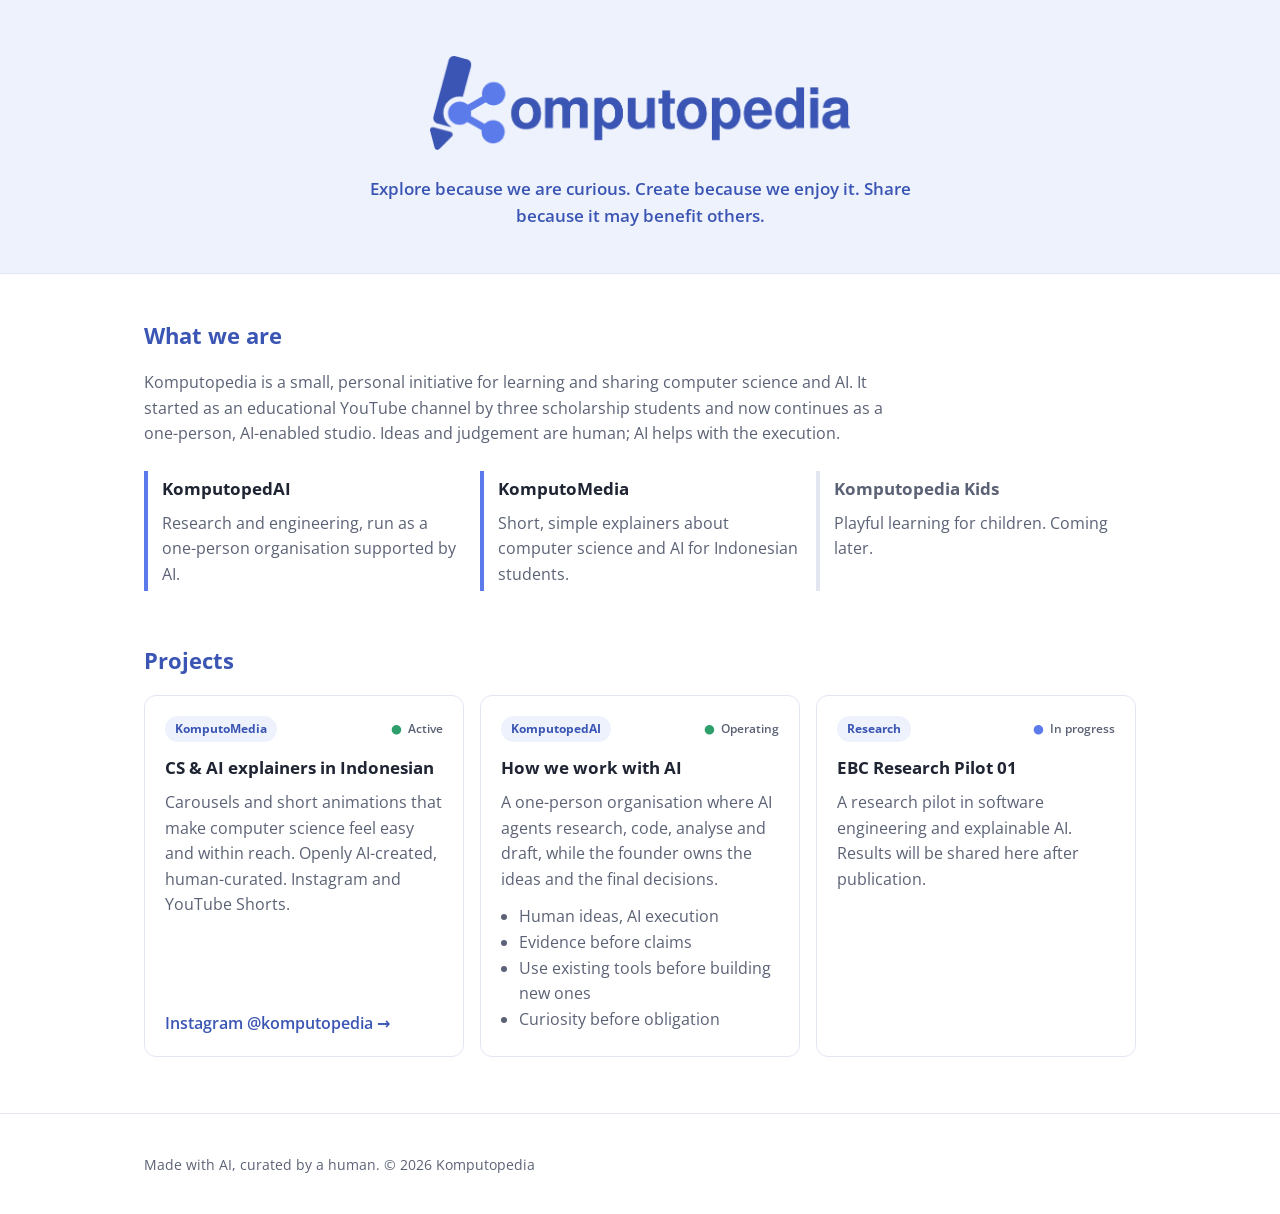
==== index.html @ 872b5865 "Showcase site v0.1" ====
<!DOCTYPE html>
<html lang="en">
<head>
<meta charset="utf-8">
<meta name="viewport" content="width=device-width, initial-scale=1">
<title>Komputopedia</title>
<meta name="description" content="Komputopedia: a curiosity-driven initiative for exploring, creating and sharing knowledge in computer science and AI.">
<link rel="icon" href="assets/logo.png">
<link rel="stylesheet" href="assets/style.css">
</head>
<body>
<header class="hero">
  <div class="wrap">
    <img class="logo" src="assets/logo.png" alt="komputopedia">
    <p class="motto">Explore because we are curious. Create because we enjoy it. Share because it may benefit others.</p>
  </div>
</header>

<main class="wrap">
  <section>
    <h2>What we are</h2>
    <p class="lead">Komputopedia is a small, personal initiative for learning and sharing computer science and AI. It started as an educational YouTube channel by three scholarship students and now continues as a one-person, AI-enabled studio. Ideas and judgement are human; AI helps with the execution.</p>
    <div class="grid divisions">
      <div class="division"><h3>KomputopedAI</h3><p>Research and engineering, run as a one-person organisation supported by AI.</p></div>
      <div class="division"><h3>KomputoMedia</h3><p>Short, simple explainers about computer science and AI for Indonesian students.</p></div>
      <div class="division muted"><h3>Komputopedia Kids</h3><p>Playful learning for children. Coming later.</p></div>
    </div>
  </section>

  <section>
    <h2>Projects</h2>
    <div class="grid cards">
      <article class="card">
        <div class="card-top"><span class="tag">KomputoMedia</span><span class="status active">Active</span></div>
        <h3>CS &amp; AI explainers in Indonesian</h3>
        <p>Carousels and short animations that make computer science feel easy and within reach. Openly AI-created, human-curated. Instagram and YouTube Shorts.</p>
        <a class="link" href="https://www.instagram.com/komputopedia/">Instagram @komputopedia →</a>
      </article>

      <article class="card">
        <div class="card-top"><span class="tag">KomputopedAI</span><span class="status active">Operating</span></div>
        <h3>How we work with AI</h3>
        <p>A one-person organisation where AI agents research, code, analyse and draft, while the founder owns the ideas and the final decisions.</p>
        <ul class="principles">
          <li>Human ideas, AI execution</li>
          <li>Evidence before claims</li>
          <li>Use existing tools before building new ones</li>
          <li>Curiosity before obligation</li>
        </ul>
      </article>

      <article class="card">
        <div class="card-top"><span class="tag">Research</span><span class="status progress">In progress</span></div>
        <h3>EBC Research Pilot 01</h3>
        <p>A research pilot in software engineering and explainable AI. Results will be shared here after publication.</p>
      </article>
    </div>
  </section>
</main>

<footer>
  <div class="wrap">
    <p>Made with AI, curated by a human. © 2026 Komputopedia</p>
  </div>
</footer>
</body>
</html>
---- assets/style.css ----
/* Komputopedia site: brand blues, Open Sans, clean white space (see 00-Company/Brand/brand-guide.md) */
@font-face { font-family: "Open Sans"; src: url("fonts/OpenSans-400.ttf") format("truetype"); font-weight: 400; font-display: swap; }
@font-face { font-family: "Open Sans"; src: url("fonts/OpenSans-600.ttf") format("truetype"); font-weight: 600; font-display: swap; }
@font-face { font-family: "Open Sans"; src: url("fonts/OpenSans-700.ttf") format("truetype"); font-weight: 700; font-display: swap; }

:root {
  --primary: #3A55B3;
  --secondary: #5C7BEB;
  --tint: #EEF2FD;
  --text: #1F2433;
  --muted: #5B6275;
  --line: #E2E6F0;
  --bg: #FFFFFF;
}

* { box-sizing: border-box; }
html { -webkit-text-size-adjust: 100%; }
body { margin: 0; font-family: "Open Sans", system-ui, -apple-system, "Segoe UI", sans-serif; color: var(--text); background: var(--bg); line-height: 1.6; }
.wrap { max-width: 1040px; margin: 0 auto; padding: 0 24px; }

.hero { background: var(--tint); border-bottom: 1px solid var(--line); padding: 56px 0 44px; text-align: center; }
.logo { width: min(420px, 80%); height: auto; }
.motto { margin: 18px auto 0; max-width: 560px; color: var(--primary); font-weight: 600; font-size: 1.05rem; }

section { padding: 44px 0 8px; }
h2 { color: var(--primary); font-size: 1.4rem; margin: 0 0 16px; }
h3 { margin: 0 0 8px; font-size: 1.08rem; }
.lead { max-width: 760px; color: var(--muted); margin: 0 0 24px; }

.grid { display: grid; gap: 16px; }
.divisions { grid-template-columns: repeat(auto-fit, minmax(220px, 1fr)); }
.cards { grid-template-columns: repeat(auto-fit, minmax(280px, 1fr)); }

.division { border-left: 4px solid var(--secondary); padding: 4px 0 4px 14px; }
.division p { margin: 0; color: var(--muted); }
.division.muted { border-left-color: var(--line); }
.division.muted h3 { color: var(--muted); }

.card { border: 1px solid var(--line); border-radius: 12px; padding: 20px; background: #fff; display: flex; flex-direction: column; }
.card p { color: var(--muted); margin: 0 0 12px; }
.card-top { display: flex; justify-content: space-between; align-items: center; margin-bottom: 12px; }
.tag { font-size: .78rem; font-weight: 700; color: var(--primary); background: var(--tint); padding: 3px 10px; border-radius: 999px; }
.status { font-size: .78rem; font-weight: 600; color: var(--muted); }
.status::before { content: "●"; margin-right: 6px; }
.status.active::before { color: #2E9E6B; }
.status.progress::before { color: var(--secondary); }
.principles { margin: 0 0 4px; padding-left: 18px; color: var(--muted); }
.link { margin-top: auto; color: var(--primary); font-weight: 600; text-decoration: none; }
.link:hover { text-decoration: underline; }

footer { margin-top: 48px; padding: 24px 0; border-top: 1px solid var(--line); color: var(--muted); font-size: .9rem; }
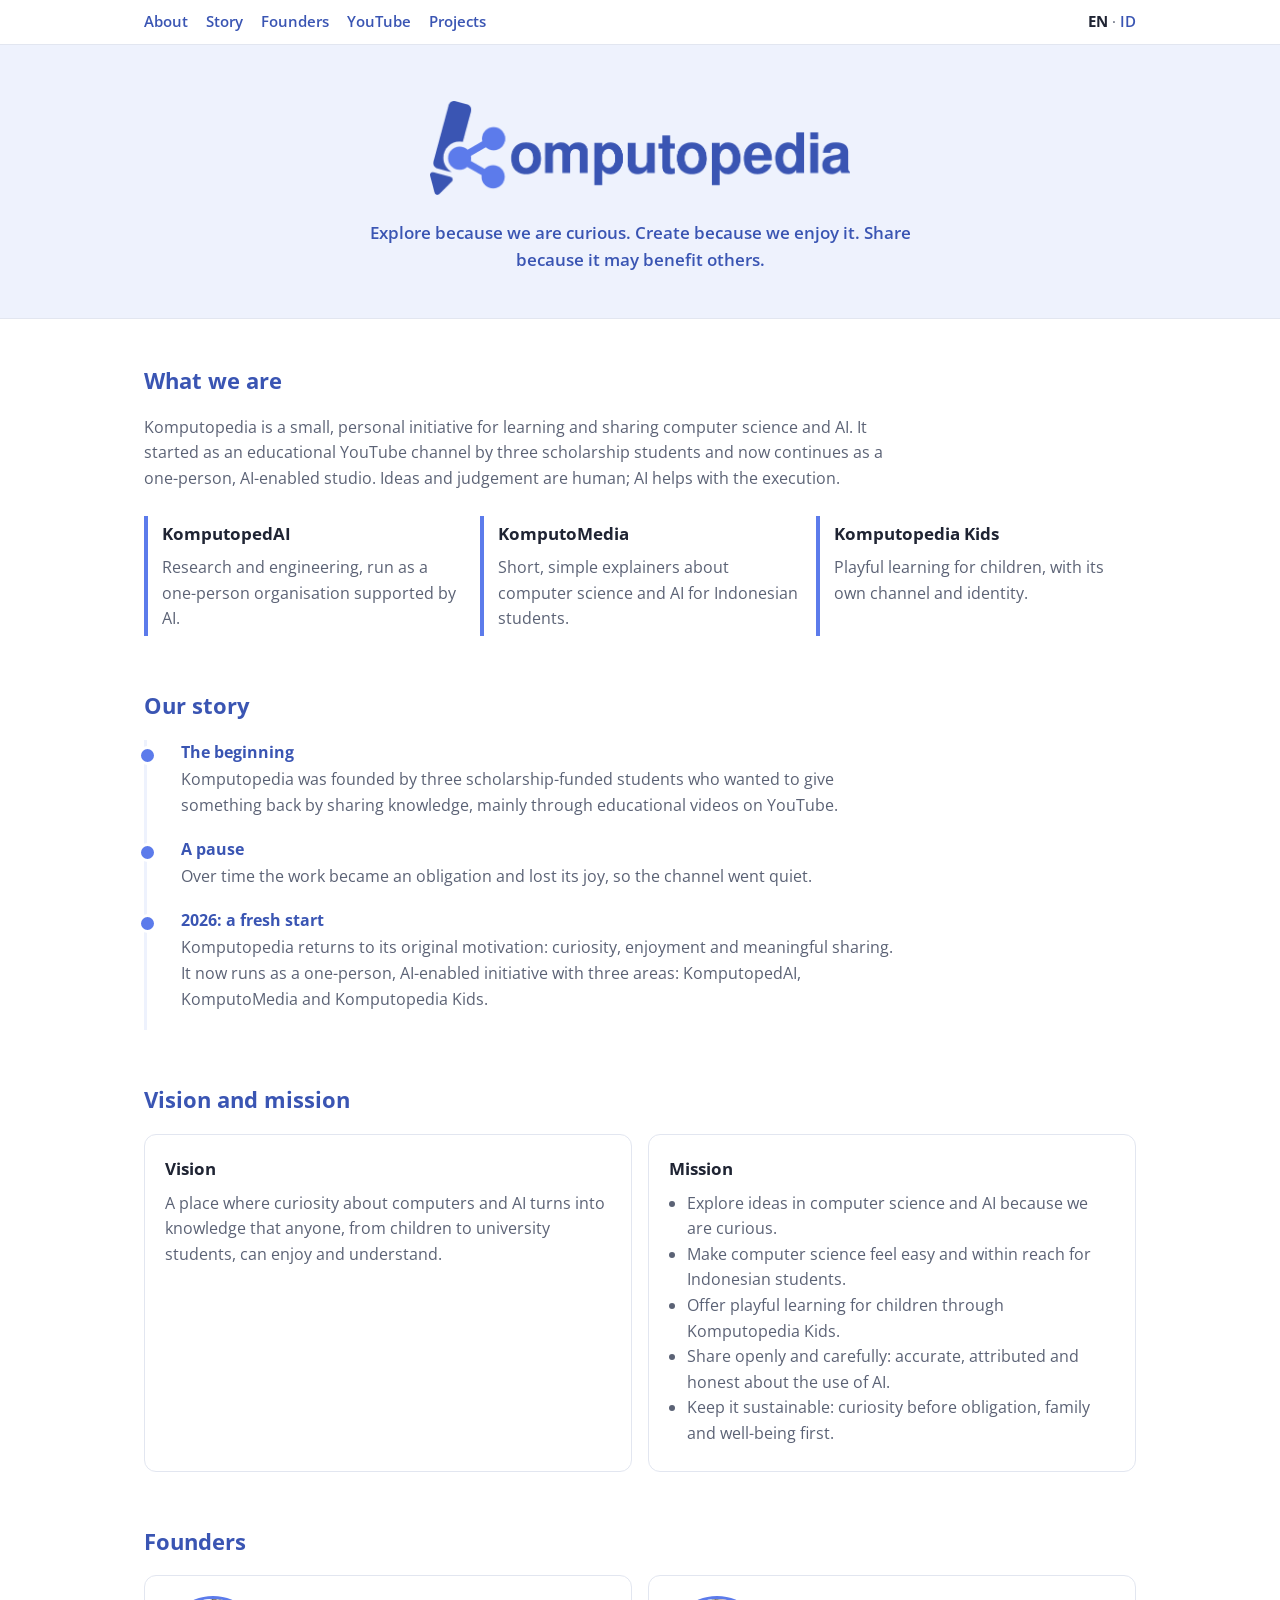
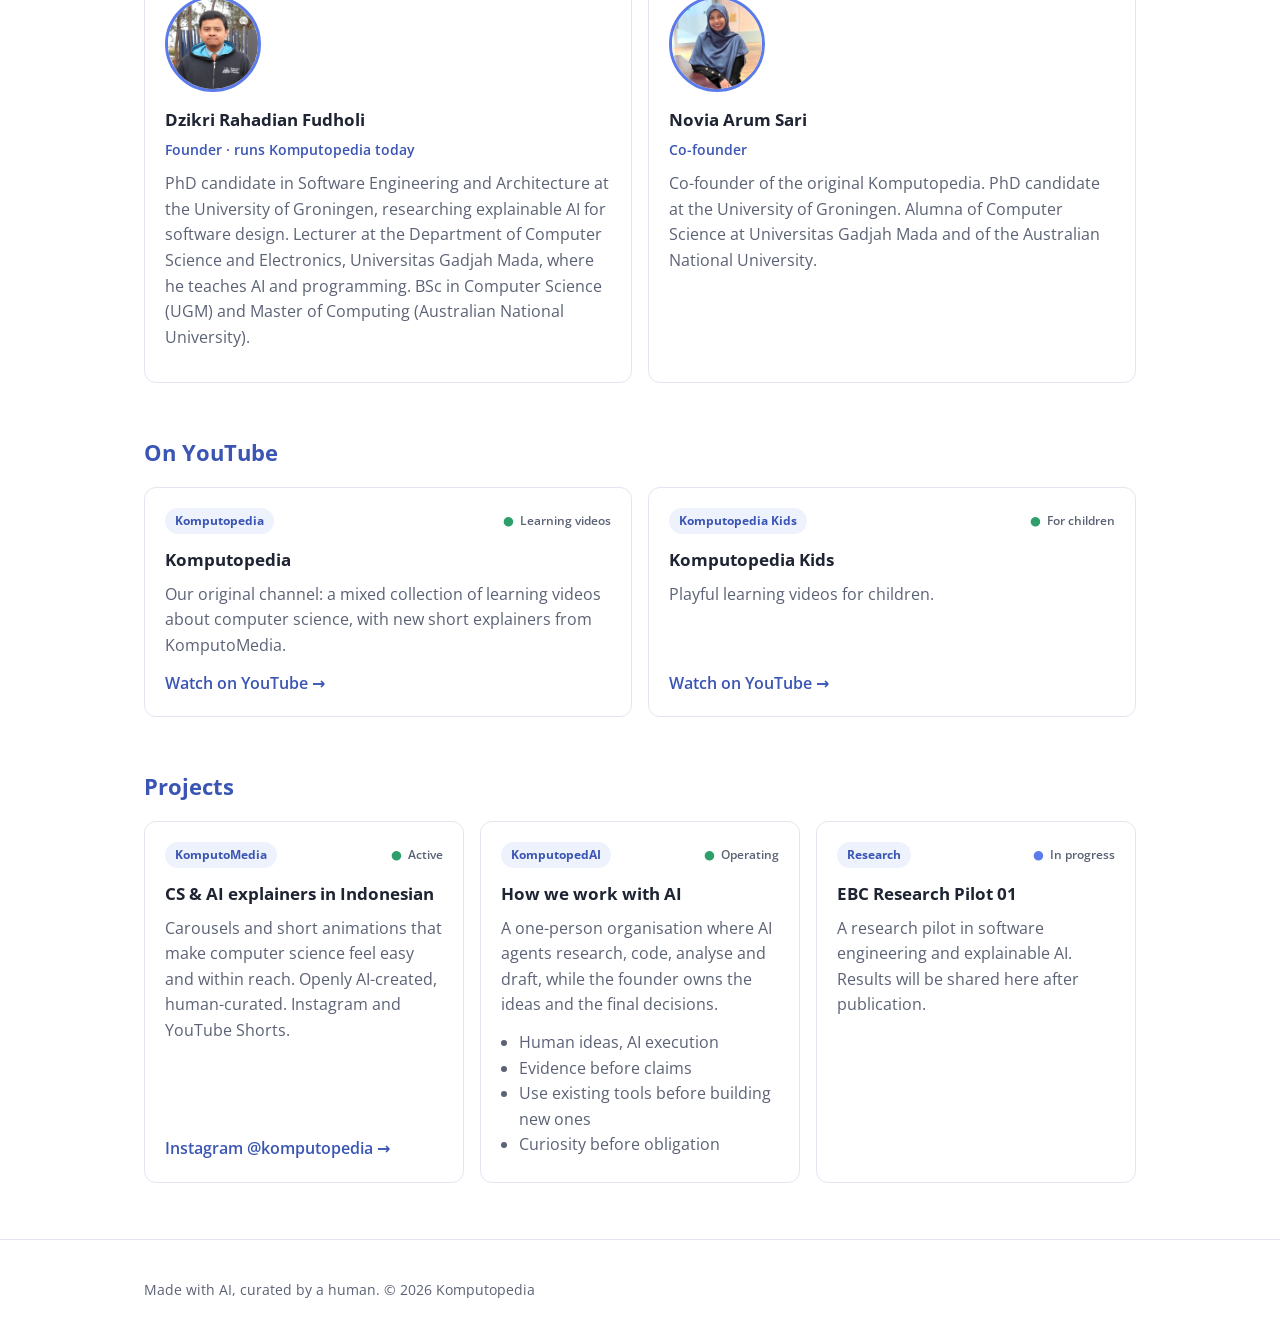
==== commit f0cd7483: "Site v0.2: English/Indonesian versions, story, vision and mission, founders, YouTube channels Co-Aut" ====
--- a/index.html
+++ b/index.html
@@ -6,9 +6,18 @@
 <title>Komputopedia</title>
 <meta name="description" content="Komputopedia: a curiosity-driven initiative for exploring, creating and sharing knowledge in computer science and AI.">
 <link rel="icon" href="assets/logo.png">
+<link rel="alternate" hreflang="en" href="https://komputopedia.github.io/">
+<link rel="alternate" hreflang="id" href="https://komputopedia.github.io/id/">
 <link rel="stylesheet" href="assets/style.css">
 </head>
 <body>
+<nav class="topbar">
+  <div class="wrap">
+    <a href="#about">About</a><a href="#story">Story</a><a href="#founders">Founders</a><a href="#youtube">YouTube</a><a href="#projects">Projects</a>
+    <span class="lang"><strong>EN</strong> · <a href="id/" hreflang="id" lang="id">ID</a></span>
+  </div>
+</nav>
+
 <header class="hero">
   <div class="wrap">
     <img class="logo" src="assets/logo.png" alt="komputopedia">
@@ -17,17 +26,78 @@
 </header>
 
 <main class="wrap">
-  <section>
+  <section id="about">
     <h2>What we are</h2>
     <p class="lead">Komputopedia is a small, personal initiative for learning and sharing computer science and AI. It started as an educational YouTube channel by three scholarship students and now continues as a one-person, AI-enabled studio. Ideas and judgement are human; AI helps with the execution.</p>
     <div class="grid divisions">
       <div class="division"><h3>KomputopedAI</h3><p>Research and engineering, run as a one-person organisation supported by AI.</p></div>
       <div class="division"><h3>KomputoMedia</h3><p>Short, simple explainers about computer science and AI for Indonesian students.</p></div>
-      <div class="division muted"><h3>Komputopedia Kids</h3><p>Playful learning for children. Coming later.</p></div>
+      <div class="division"><h3>Komputopedia Kids</h3><p>Playful learning for children, with its own channel and identity.</p></div>
     </div>
   </section>
 
-  <section>
+  <section id="story">
+    <h2>Our story</h2>
+    <ol class="timeline">
+      <li><span class="when">The beginning</span><p>Komputopedia was founded by three scholarship-funded students who wanted to give something back by sharing knowledge, mainly through educational videos on YouTube.</p></li>
+      <li><span class="when">A pause</span><p>Over time the work became an obligation and lost its joy, so the channel went quiet.</p></li>
+      <li><span class="when">2026: a fresh start</span><p>Komputopedia returns to its original motivation: curiosity, enjoyment and meaningful sharing. It now runs as a one-person, AI-enabled initiative with three areas: KomputopedAI, KomputoMedia and Komputopedia Kids.</p></li>
+    </ol>
+  </section>
+
+  <section id="vision">
+    <h2>Vision and mission</h2>
+    <div class="grid cards">
+      <div class="card"><h3>Vision</h3><p>A place where curiosity about computers and AI turns into knowledge that anyone, from children to university students, can enjoy and understand.</p></div>
+      <div class="card"><h3>Mission</h3>
+        <ul class="principles">
+          <li>Explore ideas in computer science and AI because we are curious.</li>
+          <li>Make computer science feel easy and within reach for Indonesian students.</li>
+          <li>Offer playful learning for children through Komputopedia Kids.</li>
+          <li>Share openly and carefully: accurate, attributed and honest about the use of AI.</li>
+          <li>Keep it sustainable: curiosity before obligation, family and well-being first.</li>
+        </ul>
+      </div>
+    </div>
+  </section>
+
+  <section id="founders">
+    <h2>Founders</h2>
+    <div class="grid cards">
+      <article class="card person">
+        <div class="avatar"><span>DRF</span><img src="assets/team/dzikri.jpg" alt="Dzikri Rahadian Fudholi" onerror="this.remove()"></div>
+        <h3>Dzikri Rahadian Fudholi</h3>
+        <p class="role">Founder · runs Komputopedia today</p>
+        <p>PhD candidate in Software Engineering and Architecture at the University of Groningen, researching explainable AI for software design. Lecturer at the Department of Computer Science and Electronics, Universitas Gadjah Mada, where he teaches AI and programming. BSc in Computer Science (UGM) and Master of Computing (Australian National University).</p>
+      </article>
+      <article class="card person">
+        <div class="avatar"><span>NAS</span><img src="assets/team/novia.jpg" alt="Novia Arum Sari" onerror="this.remove()"></div>
+        <h3>Novia Arum Sari</h3>
+        <p class="role">Co-founder</p>
+        <p>Co-founder of the original Komputopedia. PhD candidate at the University of Groningen. Alumna of Computer Science at Universitas Gadjah Mada and of the Australian National University.</p>
+      </article>
+    </div>
+  </section>
+
+  <section id="youtube">
+    <h2>On YouTube</h2>
+    <div class="grid cards">
+      <article class="card">
+        <div class="card-top"><span class="tag">Komputopedia</span><span class="status active">Learning videos</span></div>
+        <h3>Komputopedia</h3>
+        <p>Our original channel: a mixed collection of learning videos about computer science, with new short explainers from KomputoMedia.</p>
+        <a class="link" href="https://www.youtube.com/@komputopedia">Watch on YouTube →</a>
+      </article>
+      <article class="card">
+        <div class="card-top"><span class="tag">Komputopedia Kids</span><span class="status active">For children</span></div>
+        <h3>Komputopedia Kids</h3>
+        <p>Playful learning videos for children.</p>
+        <a class="link" href="https://www.youtube.com/@KomputopediaKids">Watch on YouTube →</a>
+      </article>
+    </div>
+  </section>
+
+  <section id="projects">
     <h2>Projects</h2>
     <div class="grid cards">
       <article class="card">
--- a/assets/style.css
+++ b/assets/style.css
@@ -49,3 +49,24 @@
 .link:hover { text-decoration: underline; }
 
 footer { margin-top: 48px; padding: 24px 0; border-top: 1px solid var(--line); color: var(--muted); font-size: .9rem; }
+
+/* v0.2: nav, language switch, timeline, founders */
+html { scroll-behavior: smooth; }
+section { scroll-margin-top: 56px; }
+.topbar { position: sticky; top: 0; z-index: 10; background: rgba(255,255,255,.95); border-bottom: 1px solid var(--line); }
+.topbar .wrap { display: flex; flex-wrap: wrap; gap: 4px 18px; align-items: center; padding-top: 10px; padding-bottom: 10px; font-size: .92rem; }
+.topbar a { color: var(--primary); text-decoration: none; font-weight: 600; }
+.topbar a:hover { text-decoration: underline; }
+.lang { margin-left: auto; color: var(--muted); }
+.lang strong { color: var(--text); }
+
+.timeline { list-style: none; margin: 0; padding: 0 0 0 18px; border-left: 3px solid var(--tint); max-width: 760px; }
+.timeline li { position: relative; padding: 0 0 18px 16px; }
+.timeline li::before { content: ""; position: absolute; left: -27px; top: 6px; width: 13px; height: 13px; border-radius: 50%; background: var(--secondary); border: 3px solid #fff; }
+.timeline .when { font-weight: 700; color: var(--primary); }
+.timeline p { margin: 2px 0 0; color: var(--muted); }
+
+.person { align-items: flex-start; }
+.avatar { position: relative; width: 96px; height: 96px; border-radius: 50%; background: var(--tint); color: var(--primary); display: grid; place-items: center; font-weight: 700; font-size: 1.3rem; margin-bottom: 14px; overflow: hidden; border: 3px solid var(--secondary); }
+.avatar img { position: absolute; inset: 0; width: 100%; height: 100%; object-fit: cover; }
+.role { color: var(--primary) !important; font-weight: 600; font-size: .9rem; margin: -4px 0 10px !important; }
